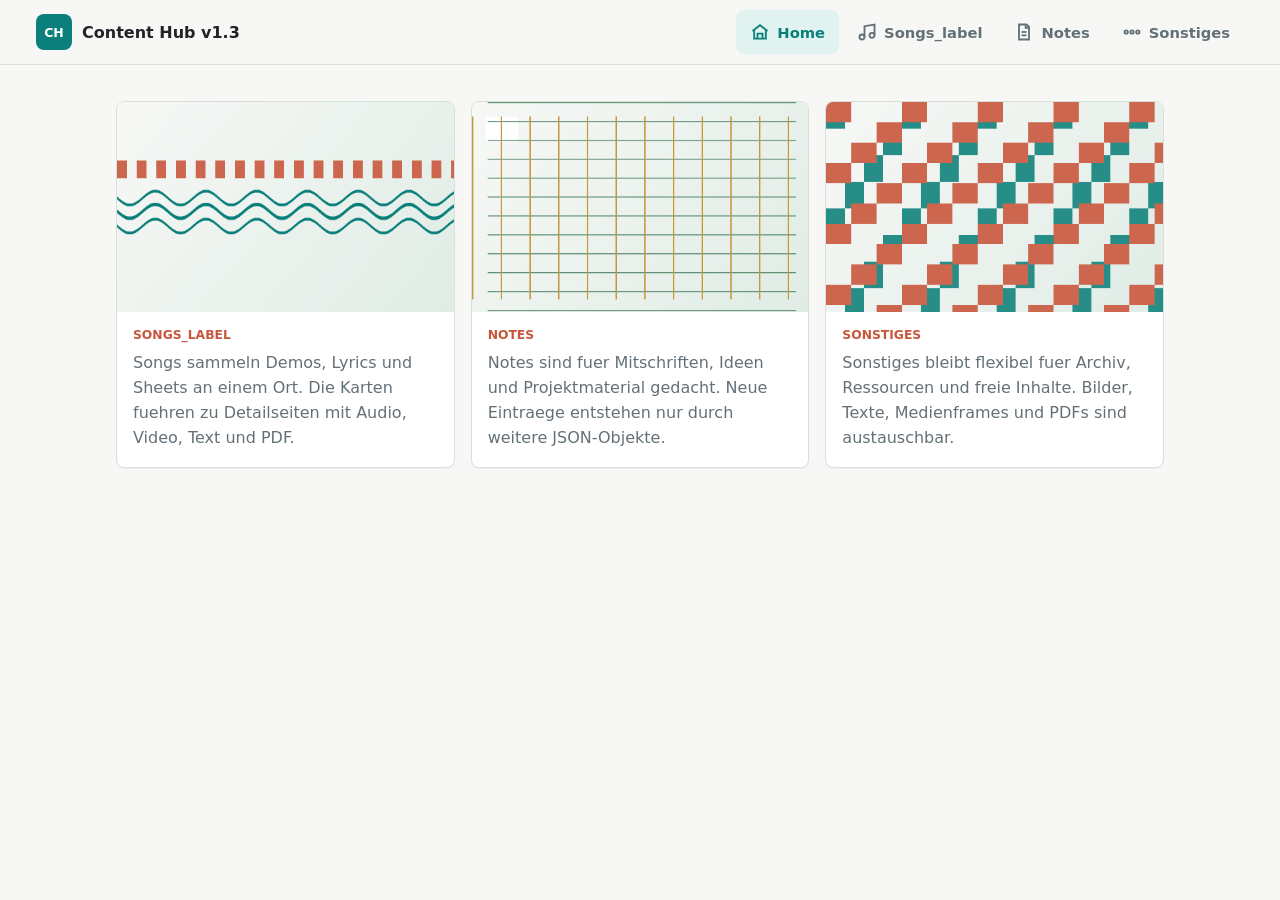
==== index.html @ 024eb102 "add v1.3" ====
<!doctype html>
<html lang="de">
  <head>
    <meta charset="utf-8">
    <meta name="viewport" content="width=device-width, initial-scale=1">
    <meta name="theme-color" content="#0b7f79">
    <meta name="description" content="Eine JSON-gesteuerte PWA fuer Songs, Notes und Sonstiges.">
    <title>Home_123 Content Hub</title>
    <link rel="icon" href="assets/icons/icon-192.png" type="image/png">
    <link rel="manifest" href="manifest.webmanifest">
    <link rel="apple-touch-icon" href="assets/icons/icon-192.png">
    <link rel="stylesheet" href="assets/css/styles.css">
    <script src="assets/js/app.js" defer></script>
  </head>
  <body data-page="home">
    <a class="skip-link" href="#app">Zum Inhalt springen</a>
    <header class="site-header">
      <a class="brand" href="index.html" aria-label="Content Hub Startseite">
        <span class="brand-mark" aria-hidden="true">CH</span>
        <span class="brand-name">Content Hub v1.3</span>
      </a>
      <nav id="desktop-nav" class="desktop-nav" aria-label="Hauptnavigation"></nav>
    </header>
    <main id="app" class="page-shell" tabindex="-1"></main>
    <nav id="mobile-nav" class="mobile-nav" aria-label="Mobile Hauptnavigation"></nav>
  </body>
</html>
---- assets/css/styles.css ----
:root {
  --bg: #f7f8f6;
  --surface: #ffffff;
  --surface-strong: #f0f3ef;
  --ink: #202428;
  --muted: #647078;
  --line: #d9dfda;
  --teal: #0b7f79;
  --teal-soft: #e1f3f1;
  --coral: #c8563c;
  --gold: #b98516;
  --green: #427a58;
  --shadow: 0 16px 38px rgb(32 36 40 / 10%);
  --radius: 8px;
  --content-max: 1120px;
  color-scheme: light;
  font-family: Inter, ui-sans-serif, system-ui, -apple-system, BlinkMacSystemFont, "Segoe UI", sans-serif;
}

* {
  box-sizing: border-box;
}

html {
  background: var(--bg);
}

body {
  min-height: 100vh;
  margin: 0;
  padding-bottom: calc(78px + env(safe-area-inset-bottom));
  background: var(--bg);
  color: var(--ink);
}

img,
iframe {
  display: block;
}

a {
  color: inherit;
}

.skip-link {
  position: fixed;
  left: 16px;
  top: 12px;
  z-index: 20;
  transform: translateY(-160%);
  padding: 10px 14px;
  border-radius: var(--radius);
  background: var(--ink);
  color: #ffffff;
  text-decoration: none;
}

.skip-link:focus {
  transform: translateY(0);
}

.site-header {
  position: sticky;
  top: 0;
  z-index: 10;
  display: flex;
  align-items: center;
  justify-content: space-between;
  min-height: 64px;
  padding: 10px clamp(16px, 4vw, 36px);
  border-bottom: 1px solid var(--line);
  background: rgb(247 248 246 / 94%);
  backdrop-filter: blur(16px);
}

.brand {
  display: inline-flex;
  align-items: center;
  gap: 10px;
  min-width: 0;
  text-decoration: none;
  font-weight: 800;
  letter-spacing: 0;
}

.brand-mark {
  display: grid;
  width: 36px;
  height: 36px;
  place-items: center;
  flex: 0 0 auto;
  border-radius: var(--radius);
  background: var(--teal);
  color: #ffffff;
  font-size: 0.78rem;
}

.brand-name {
  overflow: hidden;
  text-overflow: ellipsis;
  white-space: nowrap;
}

.desktop-nav {
  display: none;
  align-items: center;
  gap: 4px;
}

.nav-link {
  display: inline-flex;
  align-items: center;
  justify-content: center;
  gap: 7px;
  min-height: 44px;
  border-radius: var(--radius);
  color: var(--muted);
  text-decoration: none;
  font-size: 0.92rem;
  font-weight: 750;
}

.desktop-nav .nav-link {
  padding: 0 14px;
}

.nav-link svg {
  width: 20px;
  height: 20px;
  stroke-width: 2.2;
}

.nav-link[aria-current="page"] {
  background: var(--teal-soft);
  color: var(--teal);
}

.page-shell {
  width: min(100%, var(--content-max));
  margin: 0 auto;
  padding: clamp(18px, 4vw, 42px) clamp(16px, 4vw, 36px);
}

.page-heading {
  display: grid;
  gap: 8px;
  max-width: 780px;
  margin-bottom: 22px;
}

.page-heading h1 {
  margin: 0;
  font-size: clamp(1.7rem, 5vw, 3rem);
  line-height: 1.05;
  letter-spacing: 0;
}

.page-heading p {
  margin: 0;
  color: var(--muted);
  font-size: 1.02rem;
  line-height: 1.6;
}

.home-grid,
.content-grid {
  display: grid;
  grid-template-columns: repeat(auto-fit, minmax(min(100%, 260px), 1fr));
  gap: 16px;
}

.content-card {
  display: grid;
  grid-template-rows: auto 1fr;
  overflow: hidden;
  min-height: 100%;
  border: 1px solid var(--line);
  border-radius: var(--radius);
  background: var(--surface);
  color: var(--ink);
  text-decoration: none;
  box-shadow: 0 1px 0 rgb(32 36 40 / 4%);
  transition: transform 160ms ease, border-color 160ms ease, box-shadow 160ms ease;
}

.content-card:hover {
  transform: translateY(-2px);
  border-color: color-mix(in srgb, var(--teal) 45%, var(--line));
  box-shadow: var(--shadow);
}

.content-card:focus-visible,
.nav-link:focus-visible,
.button-link:focus-visible,
.brand:focus-visible {
  outline: 3px solid color-mix(in srgb, var(--teal) 60%, white);
  outline-offset: 3px;
}

.card-media {
  aspect-ratio: 16 / 10;
  overflow: hidden;
  background: var(--surface-strong);
}

.card-media img {
  width: 100%;
  height: 100%;
  object-fit: cover;
}

.text-only-media {
  display: grid;
  min-height: 160px;
  place-items: center;
  padding: 20px;
  background:
    linear-gradient(135deg, rgb(11 127 121 / 14%), transparent 45%),
    linear-gradient(315deg, rgb(200 86 60 / 16%), transparent 50%),
    var(--surface-strong);
}

.text-only-media svg {
  display: grid;
  width: 52px;
  height: 52px;
  padding: 12px;
  border-radius: var(--radius);
  background: #ffffff;
  color: var(--teal);
  box-shadow: 0 8px 18px rgb(32 36 40 / 8%);
}

.card-body {
  display: grid;
  align-content: start;
  gap: 9px;
  padding: 16px;
}

.card-eyebrow {
  color: var(--coral);
  font-size: 0.77rem;
  font-weight: 800;
  letter-spacing: 0;
  text-transform: uppercase;
}

.card-title {
  margin: 0;
  font-size: 1.13rem;
  line-height: 1.25;
  letter-spacing: 0;
}

.card-text,
.home-card-text {
  margin: 0;
  color: var(--muted);
  line-height: 1.55;
}

.detail-layout {
  display: grid;
  gap: 22px;
}

.back-row {
  display: flex;
}

.button-link {
  display: inline-flex;
  align-items: center;
  gap: 8px;
  min-height: 42px;
  border: 1px solid var(--line);
  border-radius: var(--radius);
  padding: 0 12px;
  background: var(--surface);
  color: var(--ink);
  text-decoration: none;
  font-weight: 750;
}

.detail-section {
  display: grid;
  gap: 12px;
}

.detail-section h2 {
  margin: 0;
  font-size: 1.12rem;
  letter-spacing: 0;
}

.media-frame,
.pdf-frame {
  width: 100%;
  border: 1px solid var(--line);
  border-radius: var(--radius);
  background: #111518;
}

.media-frame {
  aspect-ratio: 16 / 9;
}

.pdf-frame {
  min-height: min(760px, 74vh);
  background: var(--surface);
}

.lyrics {
  width: 100%;
  margin: 0;
  overflow-x: auto;
  border: 1px solid var(--line);
  border-radius: var(--radius);
  padding: clamp(16px, 4vw, 24px);
  background: var(--surface);
  color: var(--ink);
  font: 1rem/1.72 ui-monospace, SFMono-Regular, Menlo, Monaco, Consolas, "Liberation Mono", monospace;
  white-space: pre-wrap;
}

.pdf-actions {
  display: flex;
  flex-wrap: wrap;
  gap: 10px;
}

.empty-state {
  display: grid;
  gap: 12px;
  padding: 22px;
  border: 1px dashed var(--line);
  border-radius: var(--radius);
  background: var(--surface);
}

.empty-state h1,
.empty-state p {
  margin: 0;
}

.mobile-nav {
  position: fixed;
  left: 0;
  right: 0;
  bottom: 0;
  z-index: 15;
  display: grid;
  grid-template-columns: repeat(4, minmax(0, 1fr));
  gap: 4px;
  min-height: calc(68px + env(safe-area-inset-bottom));
  padding: 6px 8px calc(6px + env(safe-area-inset-bottom));
  border-top: 1px solid var(--line);
  background: rgb(255 255 255 / 96%);
  backdrop-filter: blur(16px);
}

.mobile-nav .nav-link {
  flex-direction: column;
  gap: 3px;
  min-width: 0;
  min-height: 56px;
  padding: 6px 2px;
  font-size: 0.72rem;
}

.mobile-nav .nav-label {
  max-width: 100%;
  overflow: hidden;
  text-overflow: ellipsis;
  white-space: nowrap;
}

@media (min-width: 760px) {
  body {
    padding-bottom: 0;
  }

  .desktop-nav {
    display: flex;
  }

  .mobile-nav {
    display: none;
  }

  .page-shell {
    padding-top: 36px;
  }

  .content-grid {
    grid-template-columns: repeat(3, minmax(0, 1fr));
  }
}

@media (prefers-reduced-motion: reduce) {
  *,
  *::before,
  *::after {
    scroll-behavior: auto !important;
    transition-duration: 0.01ms !important;
    animation-duration: 0.01ms !important;
    animation-iteration-count: 1 !important;
  }
}
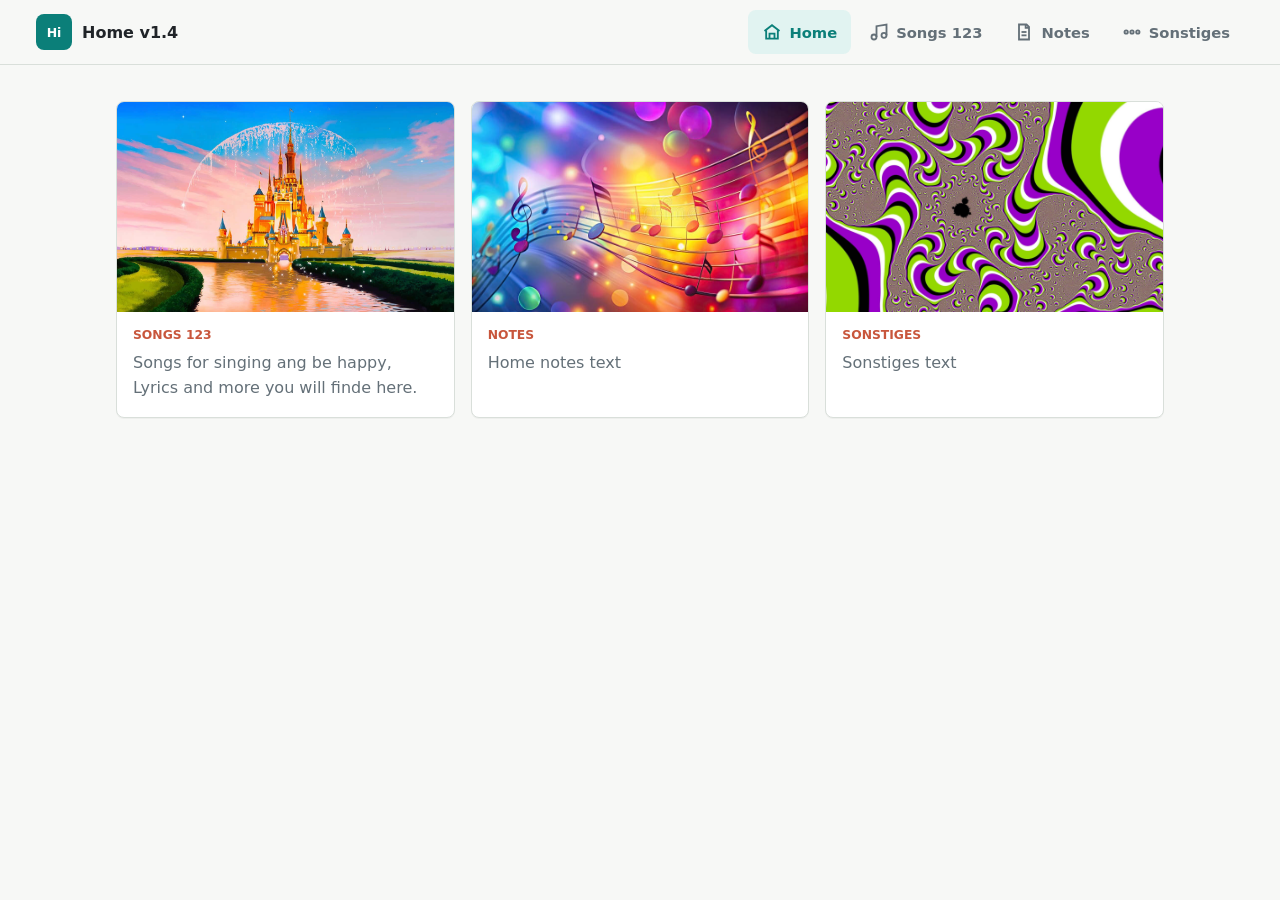
==== commit 4403aeb0: "add v4" ====
--- a/index.html
+++ b/index.html
@@ -16,8 +16,8 @@
     <a class="skip-link" href="#app">Zum Inhalt springen</a>
     <header class="site-header">
       <a class="brand" href="index.html" aria-label="Content Hub Startseite">
-        <span class="brand-mark" aria-hidden="true">CH</span>
-        <span class="brand-name">Content Hub v1.3</span>
+        <span class="brand-mark" aria-hidden="true">Hi</span>
+        <span class="brand-name">Home v1.4</span>
       </a>
       <nav id="desktop-nav" class="desktop-nav" aria-label="Hauptnavigation"></nav>
     </header>
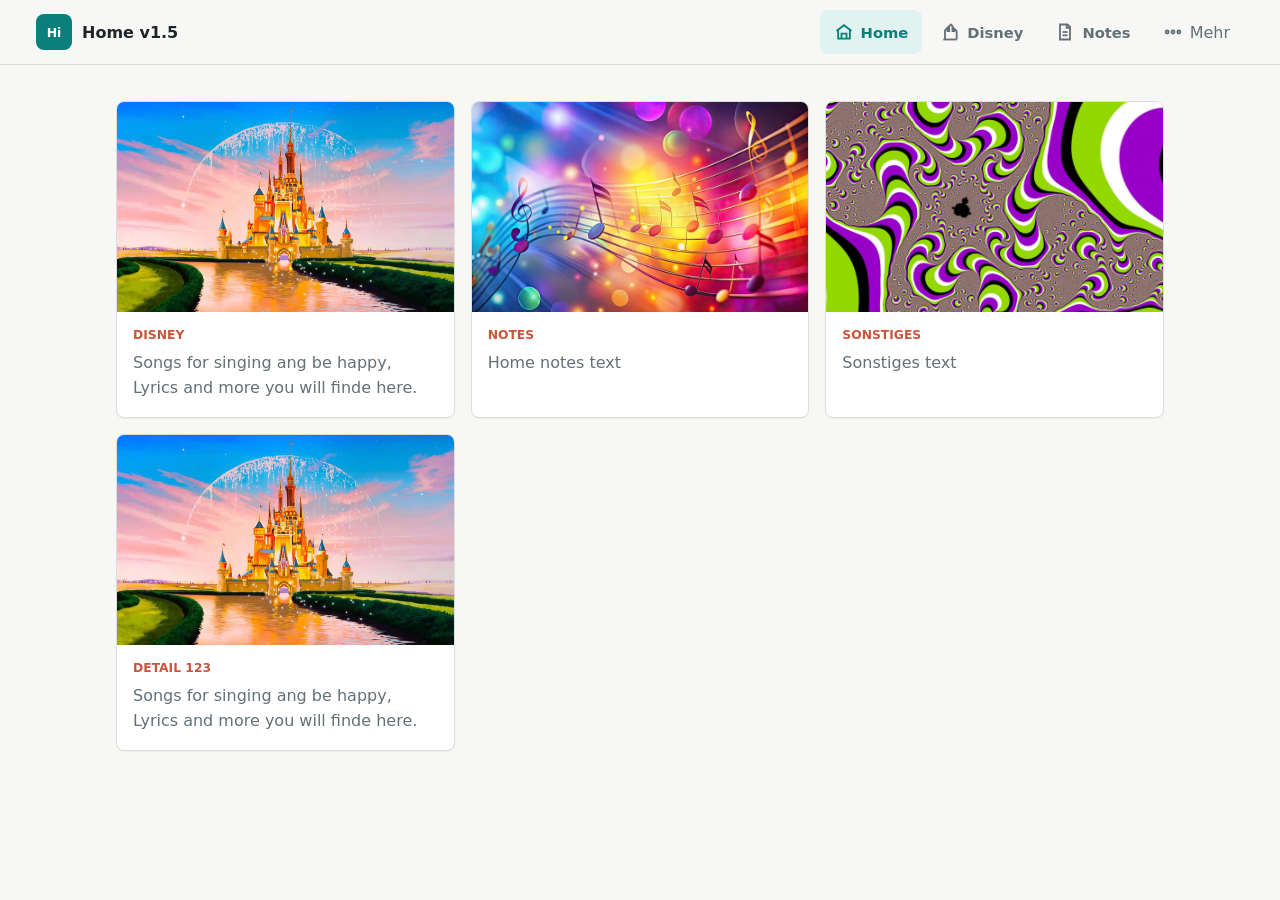
==== commit 2f608a2a: "add" ====
--- a/index.html
+++ b/index.html
@@ -17,7 +17,7 @@
     <header class="site-header">
       <a class="brand" href="index.html" aria-label="Content Hub Startseite">
         <span class="brand-mark" aria-hidden="true">Hi</span>
-        <span class="brand-name">Home v1.4</span>
+        <span class="brand-name">Home v1.5</span>
       </a>
       <nav id="desktop-nav" class="desktop-nav" aria-label="Hauptnavigation"></nav>
     </header>
--- a/assets/css/styles.css
+++ b/assets/css/styles.css
@@ -120,6 +120,11 @@
   font-weight: 750;
 }
 
+.nav-link:hover {
+  background: var(--surface-strong);
+  color: var(--ink);
+}
+
 .desktop-nav .nav-link {
   padding: 0 14px;
 }
@@ -133,6 +138,65 @@
 .nav-link[aria-current="page"] {
   background: var(--teal-soft);
   color: var(--teal);
+}
+
+.nav-more {
+  position: relative;
+  min-width: 0;
+}
+
+.nav-more-toggle {
+  width: 100%;
+  border: 0;
+  appearance: none;
+  background: transparent;
+  font: inherit;
+  cursor: pointer;
+}
+
+.nav-more-toggle[aria-expanded="true"] {
+  background: var(--surface-strong);
+  color: var(--ink);
+}
+
+.nav-more-toggle[data-active="true"] {
+  background: var(--teal-soft);
+  color: var(--teal);
+}
+
+.nav-more-menu {
+  position: absolute;
+  top: calc(100% + 8px);
+  right: 0;
+  z-index: 25;
+  display: grid;
+  gap: 4px;
+  width: max-content;
+  min-width: 210px;
+  max-width: min(280px, calc(100vw - 24px));
+  padding: 6px;
+  border: 1px solid var(--line);
+  border-radius: var(--radius);
+  background: rgb(255 255 255 / 98%);
+  box-shadow: var(--shadow);
+  backdrop-filter: blur(16px);
+}
+
+.nav-more-menu[hidden] {
+  display: none;
+}
+
+.nav-more-menu .nav-link {
+  width: 100%;
+  justify-content: flex-start;
+  min-height: 42px;
+  padding: 0 10px;
+}
+
+.nav-more-menu .nav-label {
+  overflow: hidden;
+  text-overflow: ellipsis;
+  white-space: nowrap;
 }
 
 .page-shell {
@@ -351,13 +415,17 @@
   bottom: 0;
   z-index: 15;
   display: grid;
-  grid-template-columns: repeat(4, minmax(0, 1fr));
+  grid-template-columns: repeat(var(--nav-item-count, 4), minmax(0, 1fr));
   gap: 4px;
   min-height: calc(68px + env(safe-area-inset-bottom));
   padding: 6px 8px calc(6px + env(safe-area-inset-bottom));
   border-top: 1px solid var(--line);
   background: rgb(255 255 255 / 96%);
   backdrop-filter: blur(16px);
+}
+
+.mobile-nav .nav-more {
+  display: grid;
 }
 
 .mobile-nav .nav-link {
@@ -373,6 +441,33 @@
   max-width: 100%;
   overflow: hidden;
   text-overflow: ellipsis;
+  white-space: nowrap;
+}
+
+.mobile-nav .nav-more-menu {
+  position: fixed;
+  top: auto;
+  right: 8px;
+  bottom: calc(78px + env(safe-area-inset-bottom));
+  left: 8px;
+  z-index: 16;
+  width: auto;
+  min-width: 0;
+  max-width: none;
+  max-height: min(360px, 48vh);
+  overflow-y: auto;
+}
+
+.mobile-nav .nav-more-menu .nav-link {
+  flex-direction: row;
+  justify-content: flex-start;
+  gap: 8px;
+  min-height: 46px;
+  padding: 0 12px;
+  font-size: 0.92rem;
+}
+
+.mobile-nav .nav-more-menu .nav-label {
   white-space: nowrap;
 }
 
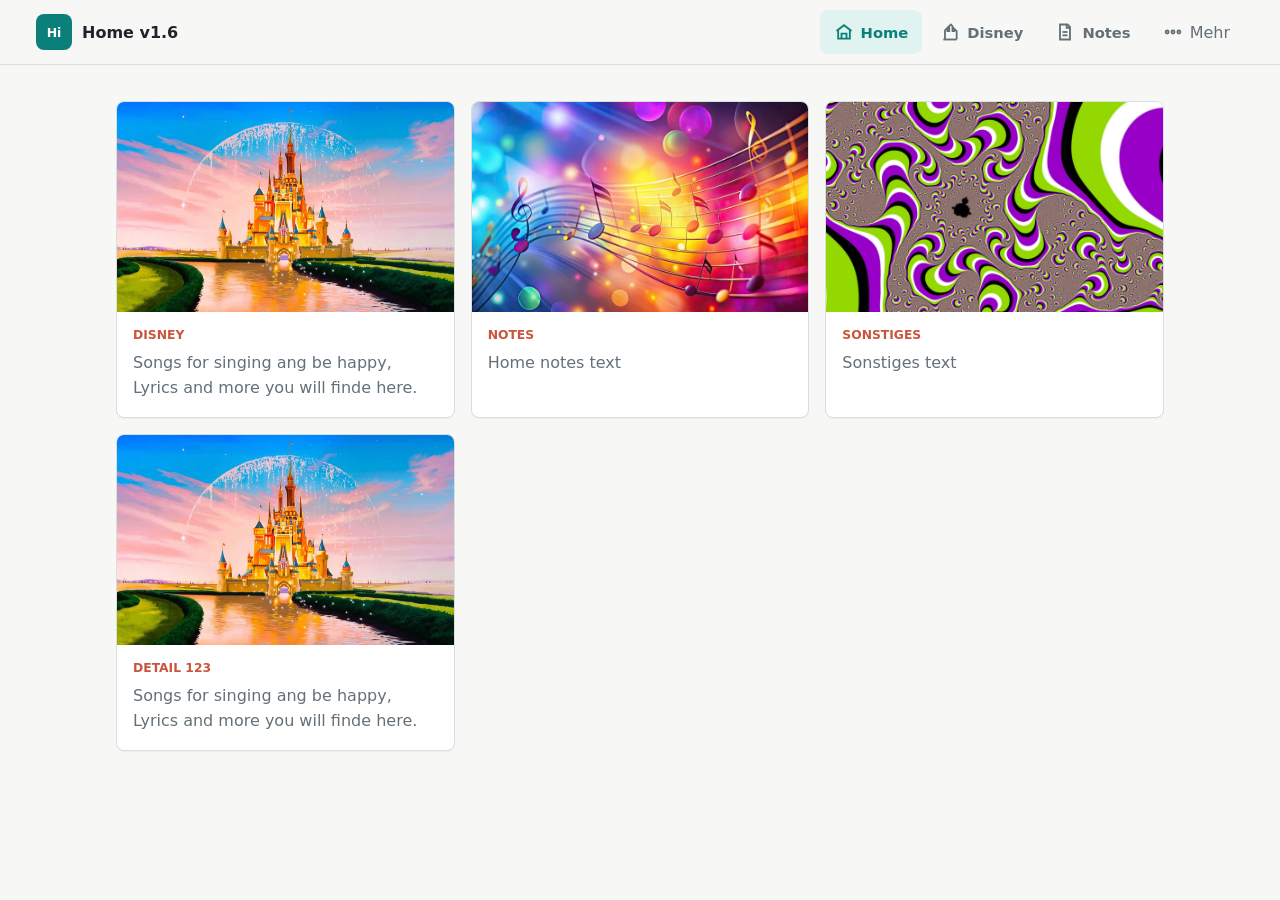
==== commit 9c21cd77: "add new things" ====
--- a/index.html
+++ b/index.html
@@ -17,7 +17,7 @@
     <header class="site-header">
       <a class="brand" href="index.html" aria-label="Content Hub Startseite">
         <span class="brand-mark" aria-hidden="true">Hi</span>
-        <span class="brand-name">Home v1.5</span>
+        <span class="brand-name">Home v1.6</span>
       </a>
       <nav id="desktop-nav" class="desktop-nav" aria-label="Hauptnavigation"></nav>
     </header>
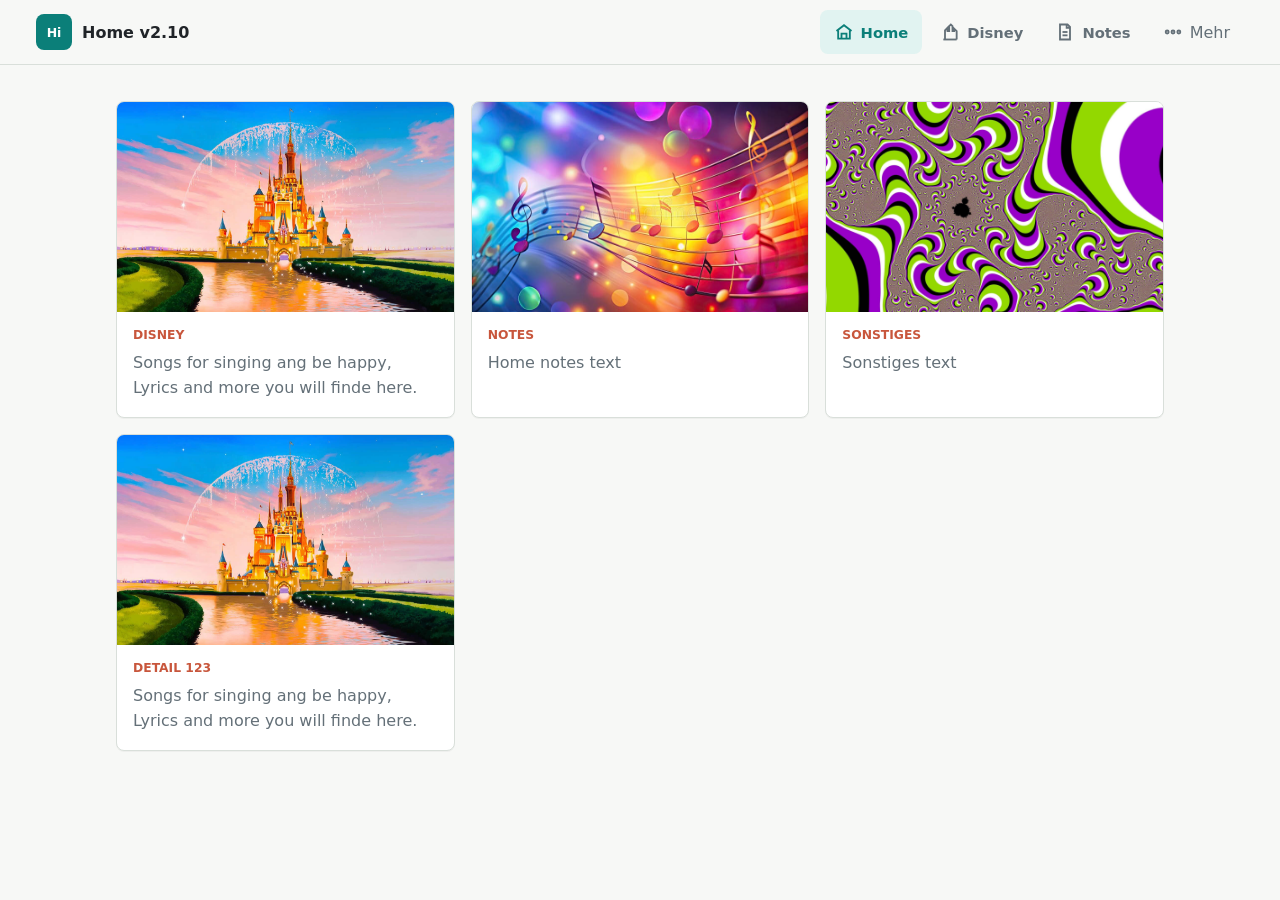
==== commit d95e57e4: "v2.10" ====
--- a/index.html
+++ b/index.html
@@ -17,7 +17,7 @@
     <header class="site-header">
       <a class="brand" href="index.html" aria-label="Content Hub Startseite">
         <span class="brand-mark" aria-hidden="true">Hi</span>
-        <span class="brand-name">Home v1.6</span>
+        <span class="brand-name">Home v2.10</span>
       </a>
       <nav id="desktop-nav" class="desktop-nav" aria-label="Hauptnavigation"></nav>
     </header>
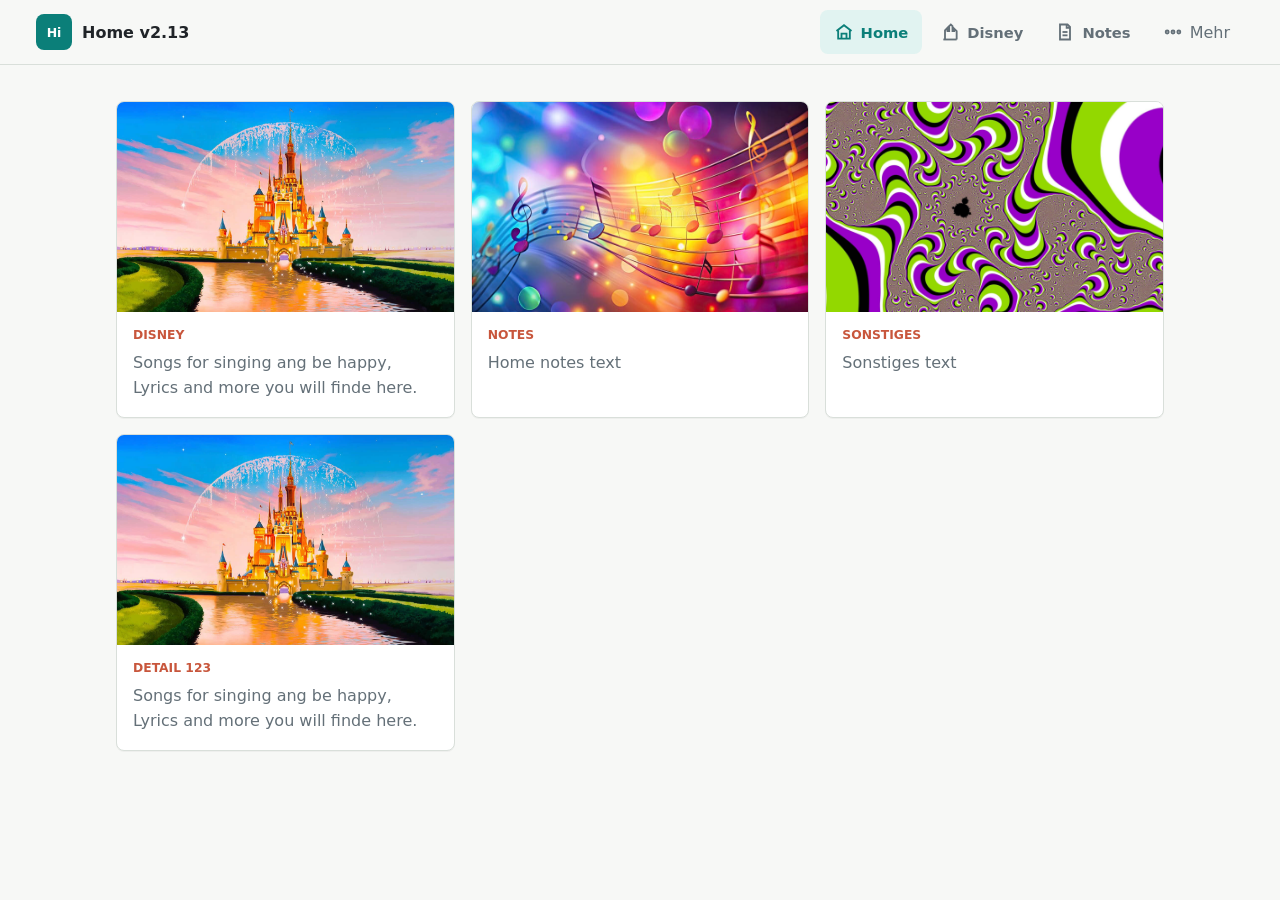
==== commit 692c1344: "v2.13" ====
--- a/index.html
+++ b/index.html
@@ -17,7 +17,7 @@
     <header class="site-header">
       <a class="brand" href="index.html" aria-label="Content Hub Startseite">
         <span class="brand-mark" aria-hidden="true">Hi</span>
-        <span class="brand-name">Home v2.10</span>
+        <span class="brand-name">Home v2.13</span>
       </a>
       <nav id="desktop-nav" class="desktop-nav" aria-label="Hauptnavigation"></nav>
     </header>
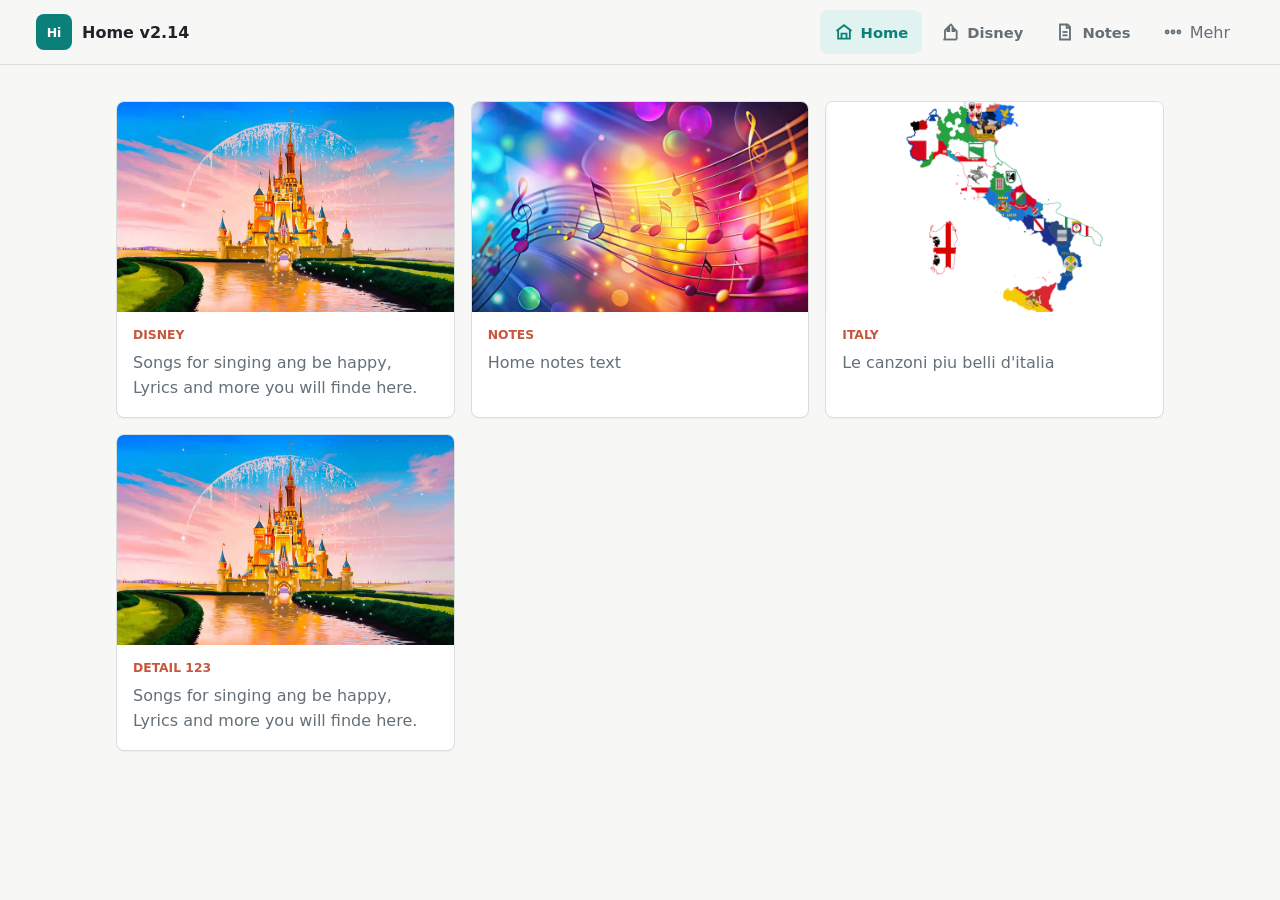
==== commit bbcc2114: "v2.14" ====
--- a/index.html
+++ b/index.html
@@ -17,7 +17,7 @@
     <header class="site-header">
       <a class="brand" href="index.html" aria-label="Content Hub Startseite">
         <span class="brand-mark" aria-hidden="true">Hi</span>
-        <span class="brand-name">Home v2.13</span>
+        <span class="brand-name">Home v2.14</span>
       </a>
       <nav id="desktop-nav" class="desktop-nav" aria-label="Hauptnavigation"></nav>
     </header>
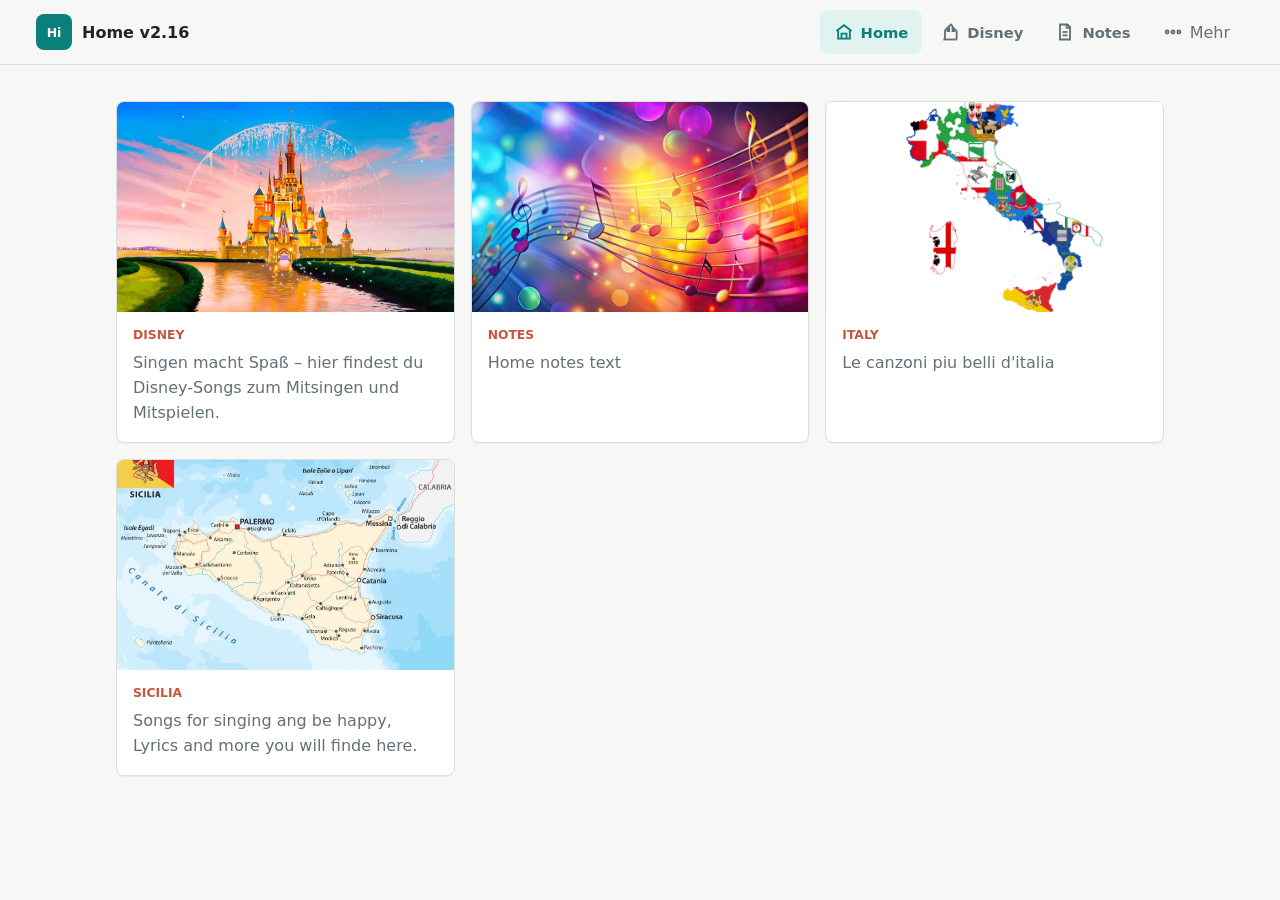
==== commit 84b13c59: "v2.16" ====
--- a/index.html
+++ b/index.html
@@ -17,7 +17,7 @@
     <header class="site-header">
       <a class="brand" href="index.html" aria-label="Content Hub Startseite">
         <span class="brand-mark" aria-hidden="true">Hi</span>
-        <span class="brand-name">Home v2.14</span>
+        <span class="brand-name">Home v2.16</span>
       </a>
       <nav id="desktop-nav" class="desktop-nav" aria-label="Hauptnavigation"></nav>
     </header>
